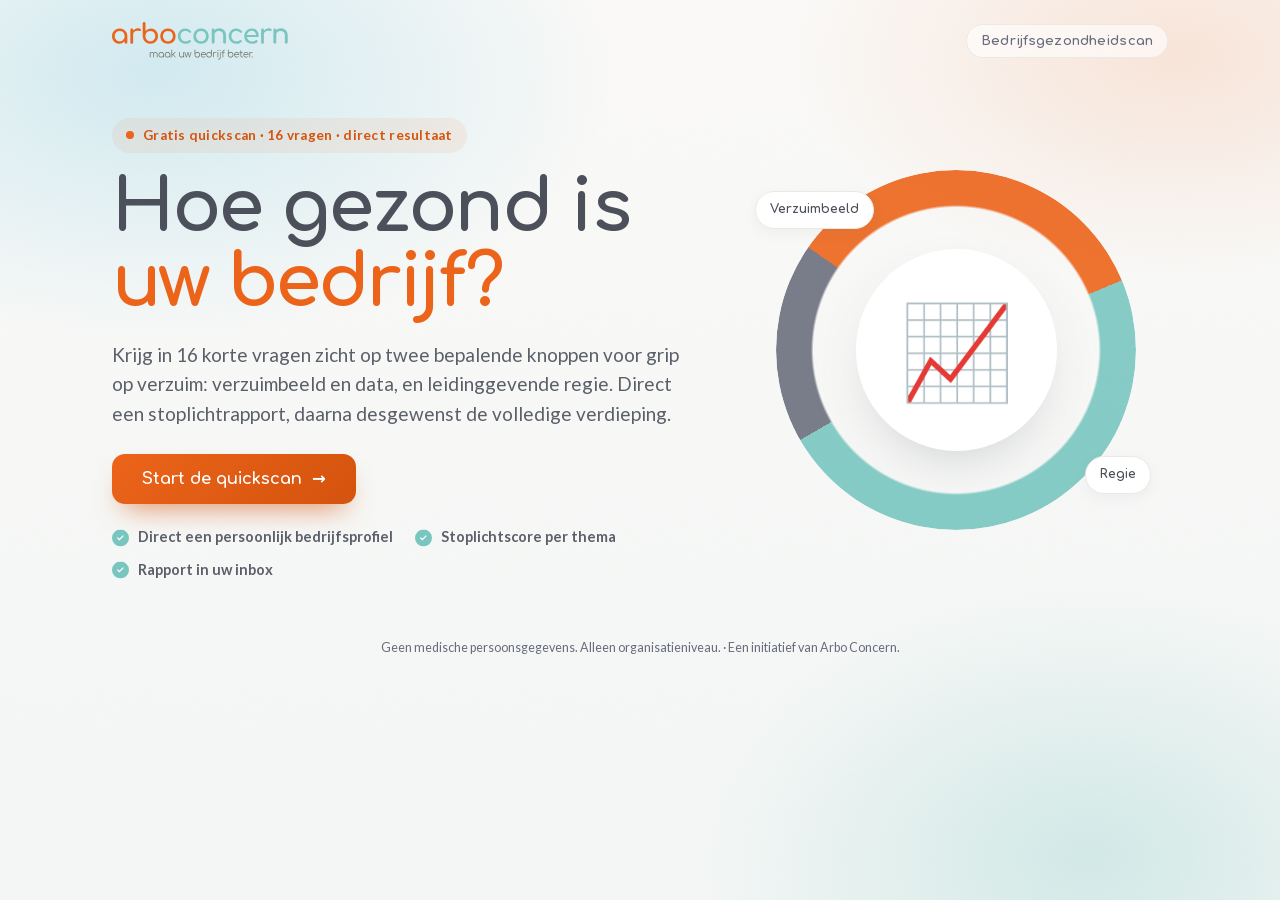
==== public/index.html @ 961c3a7f "Bedrijfsgezondheidscan: complete statische funnel + huisstijl + n8n-contract Overdraagbaar pakket (g" ====
<!doctype html>
<html lang="nl">
<head>
  <meta charset="utf-8" />
  <meta name="viewport" content="width=device-width, initial-scale=1" />
  <title>Bedrijfsgezondheidscan — Arbo Concern</title>
  <meta name="description" content="Hoe gezond is uw bedrijf? Doe de gratis bedrijfsgezondheidscan en krijg direct zicht op verzuimbeeld en leidinggevende regie." />
  <meta name="robots" content="index,follow" />
  <link rel="icon" href="assets/img/favicon.svg" />
  <link rel="stylesheet" href="assets/fonts/fonts.css" />
  <link rel="stylesheet" href="assets/css/scan.css" />
</head>
<body>
  <!-- atmosfeer: zachte gradient-mesh + grain, puur decoratief -->
  <div class="bg-mesh" aria-hidden="true"></div>
  <div class="bg-grain" aria-hidden="true"></div>

  <div class="app">
    <!-- kale merkbalk: alleen logo, geen navigatie (landingspagina) -->
    <header class="brandbar">
      <a class="brandbar__logo" href="https://www.arboconcern.nl" aria-label="Arbo Concern">
        <img src="assets/img/arboconcern-logo.svg" alt="Arbo Concern" width="199" height="43" />
      </a>
      <span class="brandbar__tag">Bedrijfsgezondheidscan</span>
    </header>

    <main class="stage" id="stage">

      <!-- 1. INTRO -->
      <section class="screen is-active" id="screen-intro" data-screen="intro">
        <div class="intro">
          <p class="eyebrow"><span class="dot-pulse"></span> Gratis quickscan &middot; 16 vragen &middot; direct resultaat</p>
          <h1 class="display">Hoe gezond is<br /><span class="accenttext">uw bedrijf?</span></h1>
          <p class="lead" id="introLead"></p>
          <div class="intro__cta">
            <button class="btn btn--primary btn--lg" id="startQuick">Start de quickscan <span class="btn__arrow">&rarr;</span></button>
          </div>
          <ul class="intro__assure" id="introAssure"></ul>
        </div>
        <div class="intro__art" aria-hidden="true">
          <div class="gauge">
            <div class="gauge__ring"></div>
            <div class="gauge__core"><span class="gauge__emoji">📈</span></div>
            <span class="gauge__chip gauge__chip--1">Verzuimbeeld</span>
            <span class="gauge__chip gauge__chip--2">Regie</span>
          </div>
        </div>
      </section>

      <!-- 2 & 8. VRAAG (hergebruikt voor quickscan en verdieping) -->
      <section class="screen" id="screen-question" data-screen="question">
        <div class="qhead">
          <div class="qhead__meta">
            <span class="pill" id="qPhasePill">Quickscan</span>
            <span class="qhead__count" id="qCount"></span>
          </div>
          <div class="progress"><div class="progress__bar" id="qProgress"></div></div>
        </div>
        <div class="qcard card">
          <p class="qtheme" id="qTheme"></p>
          <h2 class="qtext" id="qText"></h2>
          <div class="answers" id="qAnswers" role="radiogroup" aria-label="Antwoordopties"></div>
          <p class="qprivacy">Beantwoord op organisatieniveau. Vraag geen medische persoonsgegevens uit.</p>
        </div>
        <div class="qnav">
          <button class="btn btn--ghost" id="qPrev"><span class="btn__arrow">&larr;</span> Vorige</button>
          <button class="btn btn--primary" id="qNext">Volgende <span class="btn__arrow">&rarr;</span></button>
        </div>
      </section>

      <!-- 3. LEAD-POORT -->
      <section class="screen" id="screen-gate" data-screen="gate">
        <div class="gate">
          <div class="gate__intro">
            <span class="pill pill--accent">Bijna klaar</span>
            <h2 class="display display--sm">Uw resultaat staat klaar</h2>
            <p class="lead">Laat hieronder kort uw gegevens achter. U ziet direct uw bedrijfsprofiel en stoplichtscore, en we sturen het complete rapport naar uw inbox.</p>
            <ul class="gate__bullets" id="gateBullets"></ul>
          </div>
          <form class="gate__form card" id="gateForm" novalidate>
            <div class="formgrid" id="gateFields"></div>
            <p class="gate__avg" id="gateAvg"></p>
            <button class="btn btn--primary btn--lg btn--block" type="submit" id="gateSubmit">Bekijk mijn resultaat <span class="btn__arrow">&rarr;</span></button>
            <p class="gate__fineprint">U ontvangt eenmalig uw rapport. Geen spam, geen medische gegevens.</p>
          </form>
        </div>
      </section>

      <!-- 4. PROFIEL -->
      <section class="screen" id="screen-profile" data-screen="profile">
        <div class="profile">
          <div class="profile__icon" id="profileIcon">🎯</div>
          <p class="profile__kicker">Waarschijnlijk is uw organisatie de</p>
          <h1 class="display display--sm accenttext" id="profileName"></h1>
          <p class="lead" id="profileText"></p>
          <button class="btn btn--primary btn--lg" id="profileNext">Duik in uw data <span class="btn__arrow">&rarr;</span></button>
        </div>
      </section>

      <!-- 5. DATADUIK -->
      <section class="screen" id="screen-data" data-screen="data">
        <h2 class="display display--sm">Duik in uw bedrijfsgezondheid</h2>
        <p class="lead">Twee bepalende knoppen voor grip op verzuim. Klik op een onderdeel voor verdieping.</p>
        <div class="bars" id="dataBars"></div>
        <div class="data__summary card" id="dataSummary"></div>
        <div class="qnav qnav--center">
          <button class="btn btn--ghost" id="dataBack"><span class="btn__arrow">&larr;</span> Profiel</button>
          <button class="btn btn--primary" id="dataTips">Bekijk tips <span class="btn__arrow">&rarr;</span></button>
        </div>
      </section>

      <!-- 6. THEMA-DETAIL -->
      <section class="screen" id="screen-detail" data-screen="detail">
        <div class="card detail">
          <div class="detail__head">
            <h2 class="display display--sm" id="detailTitle"></h2>
            <span class="badge" id="detailBadge"></span>
          </div>
          <div class="bar bar--lg"><div class="bar__fill" id="detailBar"></div></div>
          <p class="lead detail__body" id="detailBody"></p>
        </div>
        <div class="qnav qnav--center">
          <button class="btn btn--ghost" id="detailBack"><span class="btn__arrow">&larr;</span> Terug</button>
          <button class="btn btn--primary" id="detailTips">Tips <span class="btn__arrow">&rarr;</span></button>
        </div>
      </section>

      <!-- 7. TIPS -->
      <section class="screen" id="screen-tips" data-screen="tips">
        <h2 class="display display--sm">Tijd om aan de slag te gaan</h2>
        <p class="lead" id="tipsLead"></p>
        <div class="tips" id="tipsGrid"></div>
        <div class="ctabox" id="tipsCta">
          <div class="ctabox__text">
            <h3>Wilt u het volledige beeld?</h3>
            <p id="tipsCtaText">Maak de diagnose compleet met de verdieping en ontvang de volledige roos met al uw aandachtsgebieden.</p>
          </div>
          <div class="ctabox__actions">
            <button class="btn btn--primary btn--lg" id="startDeep">Start de verdieping <span class="btn__arrow">&rarr;</span></button>
            <a class="btn btn--ghost" id="tipsAdvies" href="#" target="_blank" rel="noopener">Plan een adviesgesprek</a>
          </div>
        </div>
      </section>

      <!-- 9. EINDRAPPORT / ROOS -->
      <section class="screen" id="screen-report" data-screen="report">
        <h2 class="display display--sm">Uw bedrijfsgezondheid in één roos</h2>
        <p class="lead">De roos toont uw score per rubriek tegenover de norm van 80%. De grootste afstand tot de norm bepaalt uw topprioriteiten.</p>
        <div class="report">
          <div class="report__radar card">
            <canvas id="radar" width="640" height="560" role="img" aria-label="Roosdiagram met scores per rubriek"></canvas>
          </div>
          <div class="report__side">
            <div class="card prio">
              <h3>Uw topprioriteiten</h3>
              <ol id="prioList" class="prio__list"></ol>
            </div>
            <div class="ctabox ctabox--solid">
              <h3 id="reportRouteTitle"></h3>
              <p id="reportRouteText"></p>
              <a class="btn btn--primary btn--lg btn--block" id="reportAdvies" href="#" target="_blank" rel="noopener">Plan een adviesgesprek <span class="btn__arrow">&rarr;</span></a>
            </div>
          </div>
        </div>
      </section>

    </main>

    <p class="legal" id="legal">Geen medische persoonsgegevens. Alleen organisatieniveau. &middot; Een initiatief van Arbo Concern.</p>
  </div>

  <!-- live region voor schermwissels (toegankelijkheid) -->
  <div class="visually-hidden" aria-live="polite" id="srStatus"></div>

  <script type="module" src="assets/js/scan.js"></script>
</body>
</html>
---- public/assets/fonts/fonts.css ----
/* cyrillic-ext */
@font-face {
  font-family: 'Comfortaa';
  font-style: normal;
  font-weight: 500;
  font-display: swap;
  src: url(comfortaa-d7c17457.woff2) format('woff2');
  unicode-range: U+0460-052F, U+1C80-1C8A, U+20B4, U+2DE0-2DFF, U+A640-A69F, U+FE2E-FE2F;
}
/* cyrillic */
@font-face {
  font-family: 'Comfortaa';
  font-style: normal;
  font-weight: 500;
  font-display: swap;
  src: url(comfortaa-42019930.woff2) format('woff2');
  unicode-range: U+0301, U+0400-045F, U+0490-0491, U+04B0-04B1, U+2116;
}
/* greek */
@font-face {
  font-family: 'Comfortaa';
  font-style: normal;
  font-weight: 500;
  font-display: swap;
  src: url(comfortaa-f6684a14.woff2) format('woff2');
  unicode-range: U+0370-0377, U+037A-037F, U+0384-038A, U+038C, U+038E-03A1, U+03A3-03FF;
}
/* vietnamese */
@font-face {
  font-family: 'Comfortaa';
  font-style: normal;
  font-weight: 500;
  font-display: swap;
  src: url(comfortaa-dea6ee00.woff2) format('woff2');
  unicode-range: U+0102-0103, U+0110-0111, U+0128-0129, U+0168-0169, U+01A0-01A1, U+01AF-01B0, U+0300-0301, U+0303-0304, U+0308-0309, U+0323, U+0329, U+1EA0-1EF9, U+20AB;
}
/* latin-ext */
@font-face {
  font-family: 'Comfortaa';
  font-style: normal;
  font-weight: 500;
  font-display: swap;
  src: url(comfortaa-bc81aabe.woff2) format('woff2');
  unicode-range: U+0100-02BA, U+02BD-02C5, U+02C7-02CC, U+02CE-02D7, U+02DD-02FF, U+0304, U+0308, U+0329, U+1D00-1DBF, U+1E00-1E9F, U+1EF2-1EFF, U+2020, U+20A0-20AB, U+20AD-20C0, U+2113, U+2C60-2C7F, U+A720-A7FF;
}
/* latin */
@font-face {
  font-family: 'Comfortaa';
  font-style: normal;
  font-weight: 500;
  font-display: swap;
  src: url(comfortaa-36f8f2e7.woff2) format('woff2');
  unicode-range: U+0000-00FF, U+0131, U+0152-0153, U+02BB-02BC, U+02C6, U+02DA, U+02DC, U+0304, U+0308, U+0329, U+2000-206F, U+20AC, U+2122, U+2191, U+2193, U+2212, U+2215, U+FEFF, U+FFFD;
}
/* cyrillic-ext */
@font-face {
  font-family: 'Comfortaa';
  font-style: normal;
  font-weight: 700;
  font-display: swap;
  src: url(comfortaa-d7c17457.woff2) format('woff2');
  unicode-range: U+0460-052F, U+1C80-1C8A, U+20B4, U+2DE0-2DFF, U+A640-A69F, U+FE2E-FE2F;
}
/* cyrillic */
@font-face {
  font-family: 'Comfortaa';
  font-style: normal;
  font-weight: 700;
  font-display: swap;
  src: url(comfortaa-42019930.woff2) format('woff2');
  unicode-range: U+0301, U+0400-045F, U+0490-0491, U+04B0-04B1, U+2116;
}
/* greek */
@font-face {
  font-family: 'Comfortaa';
  font-style: normal;
  font-weight: 700;
  font-display: swap;
  src: url(comfortaa-f6684a14.woff2) format('woff2');
  unicode-range: U+0370-0377, U+037A-037F, U+0384-038A, U+038C, U+038E-03A1, U+03A3-03FF;
}
/* vietnamese */
@font-face {
  font-family: 'Comfortaa';
  font-style: normal;
  font-weight: 700;
  font-display: swap;
  src: url(comfortaa-dea6ee00.woff2) format('woff2');
  unicode-range: U+0102-0103, U+0110-0111, U+0128-0129, U+0168-0169, U+01A0-01A1, U+01AF-01B0, U+0300-0301, U+0303-0304, U+0308-0309, U+0323, U+0329, U+1EA0-1EF9, U+20AB;
}
/* latin-ext */
@font-face {
  font-family: 'Comfortaa';
  font-style: normal;
  font-weight: 700;
  font-display: swap;
  src: url(comfortaa-bc81aabe.woff2) format('woff2');
  unicode-range: U+0100-02BA, U+02BD-02C5, U+02C7-02CC, U+02CE-02D7, U+02DD-02FF, U+0304, U+0308, U+0329, U+1D00-1DBF, U+1E00-1E9F, U+1EF2-1EFF, U+2020, U+20A0-20AB, U+20AD-20C0, U+2113, U+2C60-2C7F, U+A720-A7FF;
}
/* latin */
@font-face {
  font-family: 'Comfortaa';
  font-style: normal;
  font-weight: 700;
  font-display: swap;
  src: url(comfortaa-36f8f2e7.woff2) format('woff2');
  unicode-range: U+0000-00FF, U+0131, U+0152-0153, U+02BB-02BC, U+02C6, U+02DA, U+02DC, U+0304, U+0308, U+0329, U+2000-206F, U+20AC, U+2122, U+2191, U+2193, U+2212, U+2215, U+FEFF, U+FFFD;
}
/* latin-ext */
@font-face {
  font-family: 'Lato';
  font-style: normal;
  font-weight: 400;
  font-display: swap;
  src: url(lato-ecdb6a36.woff2) format('woff2');
  unicode-range: U+0100-02BA, U+02BD-02C5, U+02C7-02CC, U+02CE-02D7, U+02DD-02FF, U+0304, U+0308, U+0329, U+1D00-1DBF, U+1E00-1E9F, U+1EF2-1EFF, U+2020, U+20A0-20AB, U+20AD-20C0, U+2113, U+2C60-2C7F, U+A720-A7FF;
}
/* latin */
@font-face {
  font-family: 'Lato';
  font-style: normal;
  font-weight: 400;
  font-display: swap;
  src: url(lato-d5b18a30.woff2) format('woff2');
  unicode-range: U+0000-00FF, U+0131, U+0152-0153, U+02BB-02BC, U+02C6, U+02DA, U+02DC, U+0304, U+0308, U+0329, U+2000-206F, U+20AC, U+2122, U+2191, U+2193, U+2212, U+2215, U+FEFF, U+FFFD;
}
/* latin-ext */
@font-face {
  font-family: 'Lato';
  font-style: normal;
  font-weight: 700;
  font-display: swap;
  src: url(lato-4340fe8e.woff2) format('woff2');
  unicode-range: U+0100-02BA, U+02BD-02C5, U+02C7-02CC, U+02CE-02D7, U+02DD-02FF, U+0304, U+0308, U+0329, U+1D00-1DBF, U+1E00-1E9F, U+1EF2-1EFF, U+2020, U+20A0-20AB, U+20AD-20C0, U+2113, U+2C60-2C7F, U+A720-A7FF;
}
/* latin */
@font-face {
  font-family: 'Lato';
  font-style: normal;
  font-weight: 700;
  font-display: swap;
  src: url(lato-a658a6a6.woff2) format('woff2');
  unicode-range: U+0000-00FF, U+0131, U+0152-0153, U+02BB-02BC, U+02C6, U+02DA, U+02DC, U+0304, U+0308, U+0329, U+2000-206F, U+20AC, U+2122, U+2191, U+2193, U+2212, U+2215, U+FEFF, U+FFFD;
}
---- public/assets/css/scan.css ----
/* =========================================================================
   Bedrijfsgezondheidscan — Arbo Concern huisstijl
   Display: Comfortaa (rond, vriendelijk)  ·  Body: Lato
   Palet: oranje #ec641a · teal #79c6c0 · cyaan #85cee4 · slate #4c505a
   ========================================================================= */

:root {
  /* merk-tokens (overschreven vanuit settings.branding door scan.js) */
  --c-primary: #ec641a;
  --c-primary-deep: #d4530d;
  --c-accent: #79c6c0;
  --c-accent2: #85cee4;
  --c-ink: #4c505a;
  --c-muted: #686c7c;
  --c-soft: #f7f7f7;

  /* stoplicht */
  --st-groen: #4bb3a6;
  --st-oranje: #ec641a;
  --st-rood: #6b6f7e;

  /* afgeleid */
  --bg: #fbfaf8;
  --card: #ffffff;
  --line: #ece9e4;
  --ink-soft: #5b5f6a;

  --radius: 20px;
  --radius-sm: 14px;
  --shadow-sm: 0 4px 14px rgba(76, 80, 90, .06);
  --shadow: 0 22px 60px -28px rgba(76, 80, 90, .35);
  --shadow-lg: 0 40px 90px -40px rgba(214, 83, 13, .35);

  --font-display: 'Comfortaa', system-ui, sans-serif;
  --font-body: 'Lato', system-ui, -apple-system, sans-serif;

  --ease: cubic-bezier(.22, .61, .36, 1);
  --maxw: 1120px;
}

* { box-sizing: border-box; }

html { scroll-behavior: smooth; }

body {
  margin: 0;
  font-family: var(--font-body);
  color: var(--c-ink);
  background: var(--bg);
  line-height: 1.55;
  -webkit-font-smoothing: antialiased;
  overflow-x: hidden;
}

/* ---------- atmosfeer ---------- */
.bg-mesh {
  position: fixed; inset: 0; z-index: -2; pointer-events: none;
  background:
    radial-gradient(60% 50% at 12% 8%, rgba(133, 206, 228, .35), transparent 60%),
    radial-gradient(55% 45% at 92% 6%, rgba(236, 100, 26, .14), transparent 55%),
    radial-gradient(50% 50% at 85% 95%, rgba(121, 198, 192, .28), transparent 60%),
    linear-gradient(180deg, #fbfaf8, #f4f7f6);
}
.bg-grain {
  position: fixed; inset: 0; z-index: -1; pointer-events: none; opacity: .035;
  background-image: url("data:image/svg+xml,%3Csvg xmlns='http://www.w3.org/2000/svg' width='140' height='140'%3E%3Cfilter id='n'%3E%3CfeTurbulence type='fractalNoise' baseFrequency='.85' numOctaves='2'/%3E%3C/filter%3E%3Crect width='100%25' height='100%25' filter='url(%23n)'/%3E%3C/svg%3E");
}

/* ---------- layout ---------- */
.app { max-width: var(--maxw); margin: 0 auto; padding: 0 clamp(16px, 4vw, 32px); }

.brandbar {
  display: flex; align-items: center; justify-content: space-between;
  padding: 22px 0 10px;
}
.brandbar__logo { display: inline-flex; }
.brandbar__logo img { height: 38px; width: auto; display: block; }
.brandbar__tag {
  font-family: var(--font-display); font-weight: 600; font-size: 13px;
  color: var(--c-muted); letter-spacing: .01em;
  padding: 6px 14px; border: 1px solid var(--line); border-radius: 999px;
  background: rgba(255, 255, 255, .6); backdrop-filter: blur(6px);
}

.stage { padding: clamp(20px, 5vw, 48px) 0 24px; min-height: 60vh; }

.legal {
  text-align: center; color: var(--c-muted); font-size: 12.5px;
  padding: 28px 0 36px; margin: 0;
}

/* ---------- schermen + transitie ---------- */
.screen { display: none; }
.screen.is-active { display: block; animation: screen-in .5s var(--ease) both; }
@keyframes screen-in {
  from { opacity: 0; transform: translateY(14px); }
  to { opacity: 1; transform: none; }
}

/* ---------- typografie ---------- */
.display {
  font-family: var(--font-display); font-weight: 700;
  font-size: clamp(38px, 7vw, 72px); line-height: 1.04;
  letter-spacing: -.02em; color: var(--c-ink); margin: 0 0 18px;
}
.display--sm { font-size: clamp(28px, 4.4vw, 44px); margin-bottom: 12px; }
.accenttext { color: var(--c-primary); }
h2, h3 { font-family: var(--font-display); font-weight: 600; color: var(--c-ink); }
.lead { font-size: clamp(16px, 1.8vw, 19px); color: var(--ink-soft); max-width: 60ch; }
.eyebrow {
  display: inline-flex; align-items: center; gap: 9px;
  font-weight: 700; font-size: 13.5px; letter-spacing: .02em;
  color: var(--c-primary-deep); text-transform: none; margin: 0 0 18px;
  background: rgba(236, 100, 26, .08); padding: 7px 14px; border-radius: 999px;
}
.dot-pulse { width: 8px; height: 8px; border-radius: 50%; background: var(--c-primary); box-shadow: 0 0 0 0 rgba(236, 100, 26, .5); animation: pulse 2s infinite; }
@keyframes pulse { 70% { box-shadow: 0 0 0 9px rgba(236, 100, 26, 0); } 100% { box-shadow: 0 0 0 0 rgba(236, 100, 26, 0); } }

.pill {
  display: inline-block; font-family: var(--font-display); font-weight: 600;
  font-size: 12.5px; padding: 5px 13px; border-radius: 999px;
  background: var(--c-soft); color: var(--c-muted);
}
.pill--accent { background: rgba(121, 198, 192, .22); color: #2f7a73; }

/* ---------- kaarten ---------- */
.card {
  background: var(--card); border: 1px solid var(--line);
  border-radius: var(--radius); padding: clamp(22px, 3.5vw, 38px);
  box-shadow: var(--shadow-sm);
}

/* ---------- knoppen ---------- */
.btn {
  --pad: 13px 22px;
  appearance: none; border: 0; cursor: pointer; text-decoration: none;
  display: inline-flex; align-items: center; gap: 10px; justify-content: center;
  font-family: var(--font-display); font-weight: 600; font-size: 15.5px;
  padding: var(--pad); border-radius: 13px; line-height: 1;
  transition: transform .18s var(--ease), box-shadow .25s var(--ease), background .2s;
}
.btn--lg { --pad: 17px 30px; font-size: 16.5px; }
.btn--block { width: 100%; }
.btn__arrow { transition: transform .25s var(--ease); }
.btn:hover .btn__arrow { transform: translateX(4px); }
.btn--primary {
  background: linear-gradient(135deg, var(--c-primary), var(--c-primary-deep));
  color: #fff; box-shadow: 0 14px 28px -12px rgba(214, 83, 13, .7);
}
.btn--primary:hover { transform: translateY(-2px); box-shadow: 0 20px 36px -12px rgba(214, 83, 13, .75); }
.btn--ghost {
  background: #fff; color: var(--c-ink); border: 1.5px solid var(--line);
}
.btn--ghost:hover { border-color: var(--c-accent); color: #2f7a73; transform: translateY(-1px); }
.btn:focus-visible { outline: 3px solid rgba(133, 206, 228, .7); outline-offset: 2px; }

/* ===================== 1. INTRO ===================== */
#screen-intro.is-active { display: grid; }
.intro {
  /* in grid samen met art */
}
#screen-intro {
  grid-template-columns: 1.15fr .85fr; gap: clamp(24px, 5vw, 60px); align-items: center;
}
.intro__cta { margin: 26px 0 22px; }
.intro__assure { list-style: none; padding: 0; margin: 0; display: flex; flex-wrap: wrap; gap: 10px 22px; }
.intro__assure li {
  position: relative; padding-left: 26px; font-weight: 600; font-size: 14.5px; color: var(--ink-soft);
}
.intro__assure li::before {
  content: ""; position: absolute; left: 0; top: 50%; transform: translateY(-50%);
  width: 17px; height: 17px; border-radius: 50%;
  background: var(--c-accent) url("data:image/svg+xml,%3Csvg xmlns='http://www.w3.org/2000/svg' viewBox='0 0 16 16'%3E%3Cpath fill='white' d='M6.5 11L3.5 8l1-1 2 2 4.5-4.5 1 1z'/%3E%3C/svg%3E") center/13px no-repeat;
}

/* intro illustratie: zwevende gauge */
.intro__art { display: flex; justify-content: center; }
.gauge {
  position: relative; width: min(360px, 80vw); aspect-ratio: 1;
  display: grid; place-items: center;
  animation: float 6s ease-in-out infinite;
}
@keyframes float { 50% { transform: translateY(-12px); } }
.gauge__ring {
  position: absolute; inset: 0; border-radius: 50%;
  background: conic-gradient(from -120deg, var(--st-rood) 0 18%, var(--c-primary) 18% 52%, var(--c-accent) 52% 100%);
  -webkit-mask: radial-gradient(circle, transparent 56%, #000 57%);
  mask: radial-gradient(circle, transparent 56%, #000 57%);
  opacity: .9; box-shadow: var(--shadow-lg);
}
.gauge__core {
  width: 56%; aspect-ratio: 1; border-radius: 50%; background: #fff;
  display: grid; place-items: center; box-shadow: var(--shadow);
}
.gauge__emoji { font-size: clamp(54px, 12vw, 92px); }
.gauge__chip {
  position: absolute; font-family: var(--font-display); font-weight: 600; font-size: 12.5px;
  background: #fff; color: var(--c-ink); padding: 8px 14px; border-radius: 999px;
  box-shadow: var(--shadow-sm); border: 1px solid var(--line);
}
.gauge__chip--1 { top: 6%; left: -6%; animation: float 5s ease-in-out infinite .4s; }
.gauge__chip--2 { bottom: 10%; right: -4%; animation: float 5.5s ease-in-out infinite .8s; }

/* ===================== 2/8. VRAAG ===================== */
.qhead { max-width: 880px; margin: 0 auto 18px; }
.qhead__meta { display: flex; align-items: center; gap: 14px; margin-bottom: 12px; }
.qhead__count { font-weight: 700; font-size: 14px; color: var(--c-muted); }
.progress { height: 8px; background: #eceae6; border-radius: 999px; overflow: hidden; }
.progress__bar {
  height: 100%; width: 6%; border-radius: 999px;
  background: linear-gradient(90deg, var(--c-accent), var(--c-primary));
  transition: width .5s var(--ease);
}
.qcard { max-width: 880px; margin: 0 auto; }
.qcard.pop { animation: pop .4s var(--ease) both; }
@keyframes pop { from { opacity: .4; transform: translateY(10px) scale(.99); } to { opacity: 1; transform: none; } }
.qtheme {
  font-family: var(--font-display); font-weight: 600; color: var(--c-accent);
  color: #2f7a73; font-size: 14px; margin: 0 0 8px;
}
.qtext { font-size: clamp(20px, 3vw, 28px); line-height: 1.25; margin: 0 0 24px; }
.answers { display: grid; grid-template-columns: repeat(3, 1fr); gap: 12px; }
.answer {
  --i: 0;
  display: flex; align-items: center; gap: 12px; text-align: left;
  background: #fff; border: 2px solid var(--line); border-radius: var(--radius-sm);
  padding: 16px 16px; cursor: pointer; min-height: 70px;
  font-family: var(--font-body); font-weight: 700; font-size: 15px; color: var(--c-ink);
  transition: border-color .18s, background .18s, transform .18s var(--ease);
  animation: ans-in .4s var(--ease) both; animation-delay: calc(var(--i) * 40ms);
}
@keyframes ans-in { from { opacity: 0; transform: translateY(8px); } to { opacity: 1; transform: none; } }
.answer__dot {
  flex: none; width: 22px; height: 22px; border-radius: 50%;
  border: 2px solid #d7d3cc; transition: all .18s; position: relative;
}
.answer:hover { border-color: var(--c-accent); transform: translateY(-2px); }
.answer.is-selected { border-color: var(--c-primary); background: rgba(236, 100, 26, .06); }
.answer.is-selected .answer__dot {
  border-color: var(--c-primary); background: var(--c-primary);
  box-shadow: inset 0 0 0 3px #fff;
}
.answer--na { opacity: .92; }
.answer--na .answer__label { color: var(--c-muted); font-style: italic; }

.qprivacy { margin: 18px 0 0; font-size: 13px; color: var(--c-muted); }
.qnav { display: flex; justify-content: space-between; gap: 14px; max-width: 880px; margin: 22px auto 0; }
.qnav--center { justify-content: center; }
.shake { animation: shake .4s; }
@keyframes shake { 25% { transform: translateX(-6px); } 50% { transform: translateX(6px); } 75% { transform: translateX(-4px); } }

/* ===================== 3. LEAD-POORT ===================== */
.gate { display: grid; grid-template-columns: .9fr 1.1fr; gap: clamp(24px, 4vw, 48px); align-items: center; }
.gate__bullets { list-style: none; padding: 0; margin: 22px 0 0; display: grid; gap: 12px; }
.gate__bullets li {
  position: relative; padding-left: 32px; font-weight: 600; color: var(--ink-soft);
}
.gate__bullets li::before {
  content: ""; position: absolute; left: 0; top: 2px; width: 21px; height: 21px; border-radius: 7px;
  background: var(--c-accent) url("data:image/svg+xml,%3Csvg xmlns='http://www.w3.org/2000/svg' viewBox='0 0 16 16'%3E%3Cpath fill='white' d='M6.5 11L3.5 8l1-1 2 2 4.5-4.5 1 1z'/%3E%3C/svg%3E") center/14px no-repeat;
}
.formgrid { display: grid; grid-template-columns: 1fr 1fr; gap: 16px; }
.field { display: flex; flex-direction: column; gap: 7px; }
.field--wide { grid-column: 1 / -1; }
.field label { font-weight: 700; font-size: 14px; color: var(--c-ink); }
.req { color: var(--c-primary); }
.field input, .field select {
  font-family: var(--font-body); font-size: 15.5px; color: var(--c-ink);
  padding: 13px 14px; border: 1.5px solid var(--line); border-radius: 12px;
  background: #fff; transition: border-color .15s, box-shadow .15s;
}
.field input:focus, .field select:focus {
  outline: 0; border-color: var(--c-accent); box-shadow: 0 0 0 4px rgba(133, 206, 228, .25);
}
.field__err { margin: 0; font-size: 12.5px; color: #c5421f; min-height: 0; }
.field__err:not(:empty) { min-height: 16px; }
.field--check { grid-column: 1 / -1; }
.check { display: flex; align-items: flex-start; gap: 11px; cursor: pointer; font-size: 14px; color: var(--ink-soft); }
.check input { position: absolute; opacity: 0; width: 0; height: 0; }
.check__box {
  flex: none; width: 22px; height: 22px; border-radius: 7px; border: 2px solid #cfd3cf; margin-top: 1px;
  transition: all .15s; background: #fff;
}
.check input:checked + .check__box {
  background: var(--c-accent) url("data:image/svg+xml,%3Csvg xmlns='http://www.w3.org/2000/svg' viewBox='0 0 16 16'%3E%3Cpath fill='white' d='M6.5 11L3.5 8l1-1 2 2 4.5-4.5 1 1z'/%3E%3C/svg%3E") center/15px no-repeat;
  border-color: var(--c-accent);
}
.check input:focus-visible + .check__box { box-shadow: 0 0 0 4px rgba(133, 206, 228, .35); }
.gate__avg { font-size: 12.5px; color: var(--c-muted); margin: 16px 0; }
.gate__avg a { color: var(--c-primary-deep); }
.gate__fineprint { text-align: center; font-size: 12px; color: var(--c-muted); margin: 12px 0 0; }

/* ===================== 4. PROFIEL ===================== */
.profile { max-width: 720px; margin: 0 auto; text-align: center; }
.profile__icon {
  font-size: 64px; width: 116px; height: 116px; margin: 0 auto 20px;
  display: grid; place-items: center; border-radius: 32px;
  background: linear-gradient(140deg, rgba(133, 206, 228, .3), rgba(236, 100, 26, .14));
  box-shadow: var(--shadow); animation: pop .6s var(--ease) both;
}
.profile__kicker { font-weight: 700; color: var(--c-muted); margin: 0 0 4px; }
.profile .lead { margin: 0 auto 30px; }

/* ===================== 5. DATADUIK ===================== */
.bars { display: grid; gap: 16px; margin: 26px 0; }
.barrow {
  display: block; width: 100%; text-align: left; cursor: pointer;
  background: var(--card); border: 1.5px solid var(--line); border-radius: var(--radius-sm);
  padding: 18px 20px; transition: border-color .18s, transform .18s var(--ease), box-shadow .2s;
}
.barrow:hover { border-color: var(--c-accent); transform: translateY(-2px); box-shadow: var(--shadow-sm); }
.barrow__head { display: flex; justify-content: space-between; align-items: baseline; font-family: var(--font-display); font-weight: 600; margin-bottom: 11px; }
.barrow__pct { font-size: 20px; }
.bar { height: 14px; background: #ecece9; border-radius: 999px; overflow: hidden; }
.bar--lg { height: 18px; }
.bar__fill { height: 100%; width: 0; border-radius: 999px; transition: width .9s var(--ease); background: var(--c-primary); }
.bar__fill--groen { background: linear-gradient(90deg, #6fc3b8, var(--st-groen)); }
.bar__fill--oranje { background: linear-gradient(90deg, #f4853f, var(--st-oranje)); }
.bar__fill--rood { background: linear-gradient(90deg, #868a98, var(--st-rood)); }
.barrow__hint { display: inline-block; margin-top: 10px; font-size: 13px; font-weight: 700; color: var(--c-primary-deep); }
.data__summary { display: flex; align-items: center; gap: 18px; margin-top: 6px; }
.data__summary p { margin: 0; }

.badge {
  display: inline-flex; align-items: center; gap: 7px; flex: none;
  font-family: var(--font-display); font-weight: 600; font-size: 13.5px;
  padding: 7px 15px; border-radius: 999px; color: #fff;
}
.badge--groen { background: var(--st-groen); }
.badge--oranje { background: var(--st-oranje); }
.badge--rood { background: var(--st-rood); }

/* ===================== 6. THEMA-DETAIL ===================== */
.detail__head { display: flex; align-items: center; justify-content: space-between; gap: 16px; flex-wrap: wrap; margin-bottom: 18px; }
.detail__head h2 { margin: 0; }
.detail__body { margin: 22px 0 0; }
.detail { max-width: 820px; margin: 0 auto; }

/* ===================== 7. TIPS ===================== */
.tips { display: grid; grid-template-columns: repeat(2, 1fr); gap: 18px; margin: 26px 0 30px; }
.tip {
  --i: 0; position: relative; background: var(--card); border: 1px solid var(--line);
  border-radius: var(--radius-sm); padding: 26px 24px 24px; overflow: hidden;
  animation: ans-in .5s var(--ease) both; animation-delay: calc(var(--i) * 80ms);
}
.tip::before { content: ""; position: absolute; left: 0; top: 0; bottom: 0; width: 5px; background: linear-gradient(var(--c-accent), var(--c-primary)); }
.tip__num {
  display: inline-grid; place-items: center; width: 42px; height: 42px; border-radius: 12px;
  font-family: var(--font-display); font-weight: 700; font-size: 19px; color: #fff;
  background: linear-gradient(135deg, var(--c-primary), var(--c-primary-deep)); margin-bottom: 14px;
}
.tip h3 { margin: 0 0 7px; font-size: 18px; }
.tip p { margin: 0; color: var(--ink-soft); }

.ctabox {
  display: flex; align-items: center; justify-content: space-between; gap: 26px; flex-wrap: wrap;
  background: linear-gradient(135deg, rgba(133, 206, 228, .22), rgba(236, 100, 26, .1));
  border: 1px solid var(--line); border-radius: var(--radius); padding: clamp(24px, 3.5vw, 36px);
}
.ctabox h3 { margin: 0 0 6px; font-size: 22px; }
.ctabox p { margin: 0; color: var(--ink-soft); max-width: 52ch; }
.ctabox__actions { display: flex; gap: 12px; flex-wrap: wrap; }
.ctabox--solid {
  flex-direction: column; align-items: stretch; text-align: left;
  background: linear-gradient(150deg, #43474f, #2c2f36); border: 0; color: #fff;
}
.ctabox--solid h3 { color: #fff; }
.ctabox--solid p { color: rgba(255, 255, 255, .82); margin-bottom: 18px; }

/* ===================== 9. EINDRAPPORT / ROOS ===================== */
.report { display: grid; grid-template-columns: 1.25fr .75fr; gap: 24px; align-items: start; margin-top: 24px; }
.report__radar { display: grid; place-items: center; padding: clamp(16px, 2vw, 24px); }
.report__radar canvas { max-width: 100%; height: auto; }
.report__side { display: grid; gap: 20px; }
.prio__list { list-style: none; counter-reset: p; padding: 0; margin: 14px 0 0; display: grid; gap: 14px; }
.prio__list li { display: flex; gap: 12px; align-items: flex-start; }
.prio__bullet { flex: none; width: 14px; height: 14px; border-radius: 50%; margin-top: 4px; }
.prio__meta { display: block; font-size: 13px; color: var(--c-muted); margin-top: 2px; }
.prio h3 { margin: 0; }

/* ---------- a11y ---------- */
.visually-hidden { position: absolute; width: 1px; height: 1px; overflow: hidden; clip: rect(0 0 0 0); white-space: nowrap; }

/* ===================== RESPONSIVE ===================== */
@media (max-width: 900px) {
  #screen-intro.is-active { grid-template-columns: 1fr; }
  .intro__art { order: -1; margin-bottom: 8px; }
  .gate { grid-template-columns: 1fr; }
  .report { grid-template-columns: 1fr; }
  .tips { grid-template-columns: 1fr; }
}
@media (max-width: 620px) {
  .answers { grid-template-columns: 1fr; }
  .formgrid { grid-template-columns: 1fr; }
  .qnav { flex-direction: row; }
  .ctabox { flex-direction: column; align-items: stretch; }
  .ctabox__actions .btn { width: 100%; }
  .brandbar__tag { display: none; }
}

/* ---------- reduced motion ---------- */
@media (prefers-reduced-motion: reduce) {
  *, *::before, *::after { animation-duration: .001ms !important; animation-iteration-count: 1 !important; transition-duration: .001ms !important; scroll-behavior: auto !important; }
}
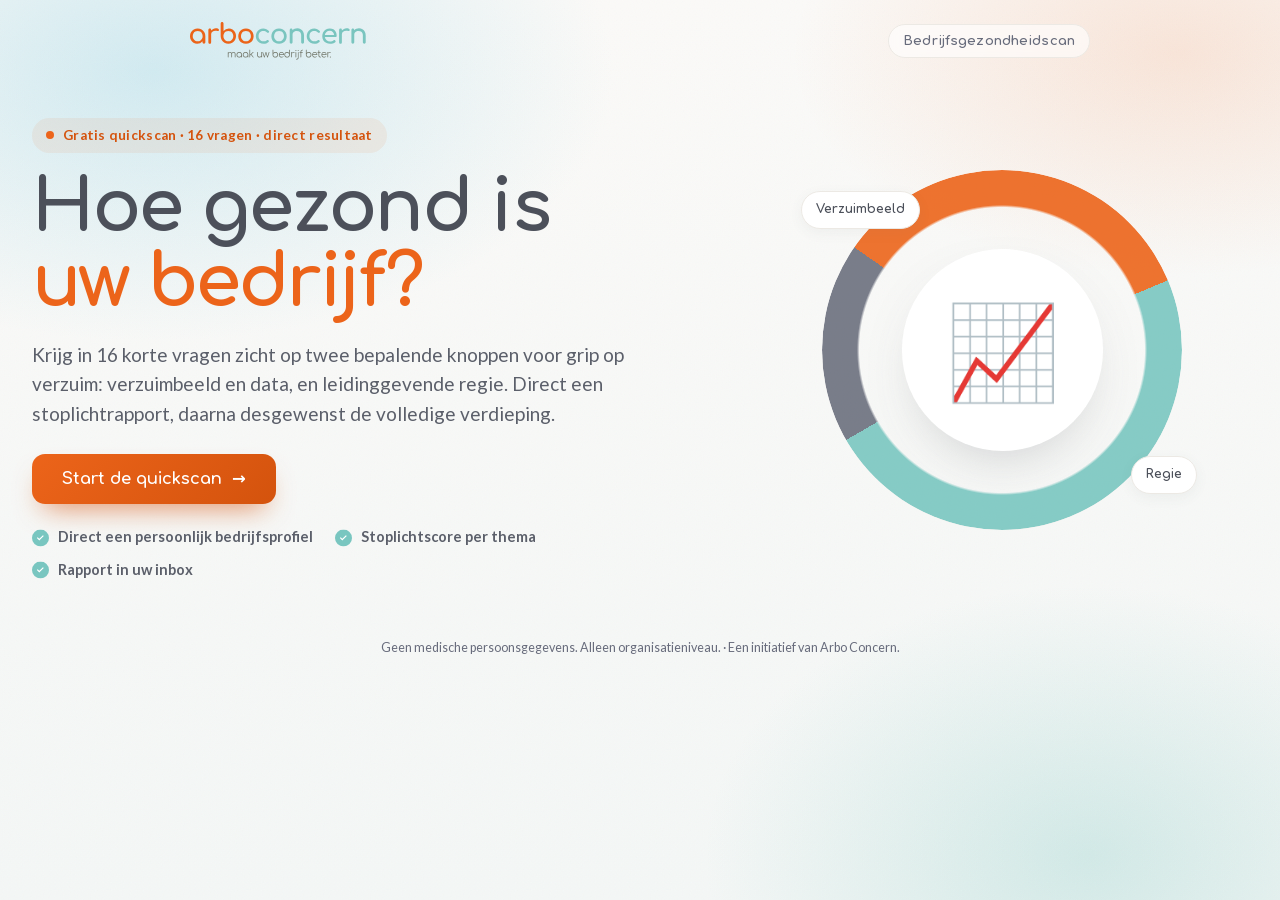
==== commit 099fb6ef: "UI-ronde: header op leeskolom, profiel-hero, poort + roos verfijnd - Merkbalk uitgelijnd op leeskolo" ====
--- a/public/index.html
+++ b/public/index.html
@@ -74,7 +74,7 @@
           <div class="gate__intro">
             <span class="pill pill--accent">Bijna klaar</span>
             <h2 class="display display--sm">Uw resultaat staat klaar</h2>
-            <p class="lead">Laat hieronder kort uw gegevens achter. U ziet direct uw bedrijfsprofiel en stoplichtscore, en we sturen het complete rapport naar uw inbox.</p>
+            <p class="lead">Laat hieronder kort uw gegevens achter. U ziet meteen uw bedrijfsprofiel en stoplichtscore, en we sturen uw stoplicht-tussenrapport naar uw inbox.</p>
             <ul class="gate__bullets" id="gateBullets"></ul>
           </div>
           <form class="gate__form card" id="gateForm" novalidate>
@@ -88,12 +88,16 @@
 
       <!-- 4. PROFIEL -->
       <section class="screen" id="screen-profile" data-screen="profile">
-        <div class="profile">
-          <div class="profile__icon" id="profileIcon">🎯</div>
-          <p class="profile__kicker">Waarschijnlijk is uw organisatie de</p>
+        <div class="result">
+          <div class="result__badge is-oranje" id="profileBadge">
+            <span class="result__icon" id="profileIcon">🎯</span>
+          </div>
+          <p class="result__kicker">Waarschijnlijk is uw organisatie de</p>
           <h1 class="display display--sm accenttext" id="profileName"></h1>
-          <p class="lead" id="profileText"></p>
+          <p class="lead result__text" id="profileText"></p>
+          <div class="result__scores" id="profileScores"></div>
           <button class="btn btn--primary btn--lg" id="profileNext">Duik in uw data <span class="btn__arrow">&rarr;</span></button>
+          <p class="result__note" id="profileNote"></p>
         </div>
       </section>
 
@@ -132,8 +136,8 @@
         <div class="tips" id="tipsGrid"></div>
         <div class="ctabox" id="tipsCta">
           <div class="ctabox__text">
-            <h3>Wilt u het volledige beeld?</h3>
-            <p id="tipsCtaText">Maak de diagnose compleet met de verdieping en ontvang de volledige roos met al uw aandachtsgebieden.</p>
+            <h3>Maak de diagnose compleet</h3>
+            <p id="tipsCtaText"></p>
           </div>
           <div class="ctabox__actions">
             <button class="btn btn--primary btn--lg" id="startDeep">Start de verdieping <span class="btn__arrow">&rarr;</span></button>
@@ -145,7 +149,7 @@
       <!-- 9. EINDRAPPORT / ROOS -->
       <section class="screen" id="screen-report" data-screen="report">
         <h2 class="display display--sm">Uw bedrijfsgezondheid in één roos</h2>
-        <p class="lead">De roos toont uw score per rubriek tegenover de norm van 80%. De grootste afstand tot de norm bepaalt uw topprioriteiten.</p>
+        <p class="lead report__intro">Elke rubriek afgezet tegen de norm van 80%; de grootste afstand bepaalt uw prioriteiten.</p>
         <div class="report">
           <div class="report__radar card">
             <canvas id="radar" width="640" height="560" role="img" aria-label="Roosdiagram met scores per rubriek"></canvas>
@@ -158,6 +162,7 @@
             <div class="ctabox ctabox--solid">
               <h3 id="reportRouteTitle"></h3>
               <p id="reportRouteText"></p>
+              <p class="report__mailed" id="reportMailed"></p>
               <a class="btn btn--primary btn--lg btn--block" id="reportAdvies" href="#" target="_blank" rel="noopener">Plan een adviesgesprek <span class="btn__arrow">&rarr;</span></a>
             </div>
           </div>
--- a/public/assets/css/scan.css
+++ b/public/assets/css/scan.css
@@ -35,7 +35,10 @@
   --font-body: 'Lato', system-ui, -apple-system, sans-serif;
 
   --ease: cubic-bezier(.22, .61, .36, 1);
-  --maxw: 1120px;
+  --maxw: 1280px;
+  /* leeskolom: de breedte die de merkbalk, vragen, poort en profiel delen,
+     zodat de header altijd even breed is als de content eronder. */
+  --content: 900px;
 }
 
 * { box-sizing: border-box; }
@@ -72,6 +75,7 @@
 .brandbar {
   display: flex; align-items: center; justify-content: space-between;
   padding: 22px 0 10px;
+  max-width: var(--content); margin-inline: auto; width: 100%;
 }
 .brandbar__logo { display: inline-flex; }
 .brandbar__logo img { height: 38px; width: auto; display: block; }
@@ -98,15 +102,19 @@
 }
 
 /* ---------- typografie ---------- */
+/* text-wrap: balance verdeelt koppen evenwichtig over de regels
+   (geen volle regel met één los woord eronder). */
 .display {
   font-family: var(--font-display); font-weight: 700;
   font-size: clamp(38px, 7vw, 72px); line-height: 1.04;
   letter-spacing: -.02em; color: var(--c-ink); margin: 0 0 18px;
+  text-wrap: balance;
 }
 .display--sm { font-size: clamp(28px, 4.4vw, 44px); margin-bottom: 12px; }
 .accenttext { color: var(--c-primary); }
-h2, h3 { font-family: var(--font-display); font-weight: 600; color: var(--c-ink); }
-.lead { font-size: clamp(16px, 1.8vw, 19px); color: var(--ink-soft); max-width: 60ch; }
+h2, h3 { font-family: var(--font-display); font-weight: 600; color: var(--c-ink); text-wrap: balance; }
+/* text-wrap: pretty voorkomt weeswoorden onderaan lopende tekst. */
+.lead { font-size: clamp(16px, 1.8vw, 19px); color: var(--ink-soft); max-width: 60ch; text-wrap: pretty; }
 .eyebrow {
   display: inline-flex; align-items: center; gap: 9px;
   font-weight: 700; font-size: 13.5px; letter-spacing: .02em;
@@ -202,7 +210,7 @@
 .gauge__chip--2 { bottom: 10%; right: -4%; animation: float 5.5s ease-in-out infinite .8s; }
 
 /* ===================== 2/8. VRAAG ===================== */
-.qhead { max-width: 880px; margin: 0 auto 18px; }
+.qhead { max-width: var(--content); margin: 0 auto 18px; }
 .qhead__meta { display: flex; align-items: center; gap: 14px; margin-bottom: 12px; }
 .qhead__count { font-weight: 700; font-size: 14px; color: var(--c-muted); }
 .progress { height: 8px; background: #eceae6; border-radius: 999px; overflow: hidden; }
@@ -211,14 +219,14 @@
   background: linear-gradient(90deg, var(--c-accent), var(--c-primary));
   transition: width .5s var(--ease);
 }
-.qcard { max-width: 880px; margin: 0 auto; }
+.qcard { max-width: var(--content); margin: 0 auto; }
 .qcard.pop { animation: pop .4s var(--ease) both; }
 @keyframes pop { from { opacity: .4; transform: translateY(10px) scale(.99); } to { opacity: 1; transform: none; } }
 .qtheme {
   font-family: var(--font-display); font-weight: 600; color: var(--c-accent);
   color: #2f7a73; font-size: 14px; margin: 0 0 8px;
 }
-.qtext { font-size: clamp(20px, 3vw, 28px); line-height: 1.25; margin: 0 0 24px; }
+.qtext { font-size: clamp(20px, 3vw, 28px); line-height: 1.25; margin: 0 0 24px; text-wrap: balance; }
 .answers { display: grid; grid-template-columns: repeat(3, 1fr); gap: 12px; }
 .answer {
   --i: 0;
@@ -244,13 +252,15 @@
 .answer--na .answer__label { color: var(--c-muted); font-style: italic; }
 
 .qprivacy { margin: 18px 0 0; font-size: 13px; color: var(--c-muted); }
-.qnav { display: flex; justify-content: space-between; gap: 14px; max-width: 880px; margin: 22px auto 0; }
+.qnav { display: flex; justify-content: space-between; gap: 14px; max-width: var(--content); margin: 22px auto 0; }
 .qnav--center { justify-content: center; }
 .shake { animation: shake .4s; }
 @keyframes shake { 25% { transform: translateX(-6px); } 50% { transform: translateX(6px); } 75% { transform: translateX(-4px); } }
 
 /* ===================== 3. LEAD-POORT ===================== */
-.gate { display: grid; grid-template-columns: .9fr 1.1fr; gap: clamp(24px, 4vw, 48px); align-items: center; }
+.gate { display: grid; grid-template-columns: .9fr 1.1fr; gap: clamp(24px, 4vw, 48px); align-items: center; max-width: var(--content); margin-inline: auto; }
+.gate__intro .pill--accent { display: inline-block; margin-bottom: 18px; }
+.gate__intro .lead { max-width: 32ch; }
 .gate__bullets { list-style: none; padding: 0; margin: 22px 0 0; display: grid; gap: 12px; }
 .gate__bullets li {
   position: relative; padding-left: 32px; font-weight: 600; color: var(--ink-soft);
@@ -275,10 +285,13 @@
 .field__err { margin: 0; font-size: 12.5px; color: #c5421f; min-height: 0; }
 .field__err:not(:empty) { min-height: 16px; }
 .field--check { grid-column: 1 / -1; }
-.check { display: flex; align-items: flex-start; gap: 11px; cursor: pointer; font-size: 14px; color: var(--ink-soft); }
+.check { display: grid; grid-template-columns: 22px 1fr; align-items: start; column-gap: 11px; cursor: pointer; font-size: 14px; color: var(--ink-soft); }
 .check input { position: absolute; opacity: 0; width: 0; height: 0; }
+.check__label { line-height: 1.5; }
 .check__box {
-  flex: none; width: 22px; height: 22px; border-radius: 7px; border: 2px solid #cfd3cf; margin-top: 1px;
+  flex: none; width: 22px; height: 22px; border-radius: 7px; border: 2px solid #cfd3cf;
+  /* uitlijnen met het midden van de eerste tekstregel (line-height 1.5 * 14px = 21px) */
+  margin-top: calc((1.5em - 22px) / 2);
   transition: all .15s; background: #fff;
 }
 .check input:checked + .check__box {
@@ -290,16 +303,37 @@
 .gate__avg a { color: var(--c-primary-deep); }
 .gate__fineprint { text-align: center; font-size: 12px; color: var(--c-muted); margin: 12px 0 0; }
 
-/* ===================== 4. PROFIEL ===================== */
-.profile { max-width: 720px; margin: 0 auto; text-align: center; }
-.profile__icon {
-  font-size: 64px; width: 116px; height: 116px; margin: 0 auto 20px;
-  display: grid; place-items: center; border-radius: 32px;
-  background: linear-gradient(140deg, rgba(133, 206, 228, .3), rgba(236, 100, 26, .14));
-  box-shadow: var(--shadow); animation: pop .6s var(--ease) both;
-}
-.profile__kicker { font-weight: 700; color: var(--c-muted); margin: 0 0 4px; }
-.profile .lead { margin: 0 auto 30px; }
+/* ===================== 4. PROFIEL (resultaat-hero) ===================== */
+.result { max-width: 760px; margin: 0 auto; text-align: center; display: flex; flex-direction: column; align-items: center; }
+.result__badge {
+  position: relative; width: 132px; height: 132px; border-radius: 38px;
+  display: grid; place-items: center; margin-bottom: 22px;
+  background: linear-gradient(150deg, #fff, var(--c-soft));
+  animation: pop .6s var(--ease) both;
+}
+/* gekleurde halo per stoplichtkleur (geen losse emoji in grijs vlak meer) */
+.result__badge::before {
+  content: ""; position: absolute; inset: -4px; border-radius: 42px; z-index: -1; filter: blur(3px);
+}
+.result__badge.is-groen { box-shadow: 0 26px 60px -26px rgba(75, 179, 166, .65); }
+.result__badge.is-oranje { box-shadow: 0 26px 60px -26px rgba(236, 100, 26, .6); }
+.result__badge.is-rood { box-shadow: 0 26px 60px -26px rgba(107, 111, 126, .55); }
+.result__badge.is-groen::before { background: linear-gradient(150deg, #9bd8d0, var(--st-groen)); opacity: .55; }
+.result__badge.is-oranje::before { background: linear-gradient(150deg, #f7a06a, var(--st-oranje)); opacity: .5; }
+.result__badge.is-rood::before { background: linear-gradient(150deg, #aeb2bd, var(--st-rood)); opacity: .45; }
+.result__icon { font-size: 60px; line-height: 1; }
+.result__kicker { font-weight: 700; color: var(--c-muted); margin: 0 0 4px; }
+.result__text { margin: 0 auto 28px; }
+.result__scores { display: grid; grid-template-columns: 1fr 1fr; gap: 14px; width: 100%; max-width: 560px; margin: 0 auto 30px; }
+.scorechip { background: var(--card); border: 1px solid var(--line); border-radius: var(--radius-sm); padding: 16px 18px; box-shadow: var(--shadow-sm); text-align: left; }
+.scorechip__top { display: flex; align-items: center; gap: 9px; font-weight: 700; font-size: 14px; margin-bottom: 11px; }
+.scorechip__top b { margin-left: auto; font-family: var(--font-display); font-size: 17px; }
+.dot { width: 11px; height: 11px; border-radius: 50%; flex: none; }
+.dot--groen { background: var(--st-groen); }
+.dot--oranje { background: var(--st-oranje); }
+.dot--rood { background: var(--st-rood); }
+.result__note { margin: 24px auto 0; max-width: 50ch; font-size: 13.5px; color: var(--c-muted); }
+@media (max-width: 560px) { .result__scores { grid-template-columns: 1fr; } }
 
 /* ===================== 5. DATADUIK ===================== */
 .bars { display: grid; gap: 16px; margin: 26px 0; }
@@ -350,7 +384,7 @@
   background: linear-gradient(135deg, var(--c-primary), var(--c-primary-deep)); margin-bottom: 14px;
 }
 .tip h3 { margin: 0 0 7px; font-size: 18px; }
-.tip p { margin: 0; color: var(--ink-soft); }
+.tip p { margin: 0; color: var(--ink-soft); text-wrap: pretty; }
 
 .ctabox {
   display: flex; align-items: center; justify-content: space-between; gap: 26px; flex-wrap: wrap;
@@ -358,7 +392,7 @@
   border: 1px solid var(--line); border-radius: var(--radius); padding: clamp(24px, 3.5vw, 36px);
 }
 .ctabox h3 { margin: 0 0 6px; font-size: 22px; }
-.ctabox p { margin: 0; color: var(--ink-soft); max-width: 52ch; }
+.ctabox p { margin: 0; color: var(--ink-soft); max-width: 52ch; text-wrap: pretty; }
 .ctabox__actions { display: flex; gap: 12px; flex-wrap: wrap; }
 .ctabox--solid {
   flex-direction: column; align-items: stretch; text-align: left;
@@ -368,10 +402,17 @@
 .ctabox--solid p { color: rgba(255, 255, 255, .82); margin-bottom: 18px; }
 
 /* ===================== 9. EINDRAPPORT / ROOS ===================== */
-.report { display: grid; grid-template-columns: 1.25fr .75fr; gap: 24px; align-items: start; margin-top: 24px; }
-.report__radar { display: grid; place-items: center; padding: clamp(16px, 2vw, 24px); }
+/* introzin op volle breedte zodat hij op één regel past (desktop) */
+.report__intro { max-width: none; }
+/* align-items: stretch laat de roos-kaart even hoog worden als de kolom rechts,
+   zodat het donkere blok niet meer uitsteekt. */
+.report { display: grid; grid-template-columns: 1.25fr .75fr; gap: 24px; align-items: stretch; margin-top: 24px; }
+.report__radar { display: grid; place-items: center; padding: clamp(16px, 2vw, 24px); height: 100%; }
 .report__radar canvas { max-width: 100%; height: auto; }
-.report__side { display: grid; gap: 20px; }
+.report__side { display: grid; gap: 20px; align-content: start; }
+.report__mailed { margin: 0 0 18px; font-size: 13px; color: rgba(255, 255, 255, .72); padding-left: 22px; position: relative; }
+.report__mailed::before { content: "✓"; position: absolute; left: 0; top: 0; color: var(--c-accent); font-weight: 700; }
+.report__mailed:empty { display: none; }
 .prio__list { list-style: none; counter-reset: p; padding: 0; margin: 14px 0 0; display: grid; gap: 14px; }
 .prio__list li { display: flex; gap: 12px; align-items: flex-start; }
 .prio__bullet { flex: none; width: 14px; height: 14px; border-radius: 50%; margin-top: 4px; }
@@ -398,6 +439,28 @@
   .brandbar__tag { display: none; }
 }
 
+/* ===================== GROTE SCHERMEN ===================== */
+/* De vraagkolom blijft bewust leesbaar (max ~1000-1080px), maar de bredere
+   schermen (intro, dataduik, tips, roos) en de typografie schalen mee. */
+@media (min-width: 1500px) {
+  :root { --maxw: 1400px; --content: 1000px; }
+  .stage { padding: 60px 0 36px; }
+  .lead { font-size: 20px; }
+  .gauge { width: min(420px, 42vw); }
+  .answer { min-height: 78px; }
+}
+@media (min-width: 1900px) {
+  :root { --maxw: 1560px; --content: 1080px; }
+  .display { font-size: clamp(56px, 5vw, 86px); }
+  .display--sm { font-size: clamp(40px, 3.2vw, 56px); }
+  .qtext { font-size: clamp(26px, 2vw, 34px); }
+  .lead { font-size: 21px; }
+  .gauge { width: min(480px, 38vw); }
+  .answer { min-height: 86px; font-size: 16px; }
+  .tips { gap: 24px; }
+  .report { gap: 32px; }
+}
+
 /* ---------- reduced motion ---------- */
 @media (prefers-reduced-motion: reduce) {
   *, *::before, *::after { animation-duration: .001ms !important; animation-iteration-count: 1 !important; transition-duration: .001ms !important; scroll-behavior: auto !important; }
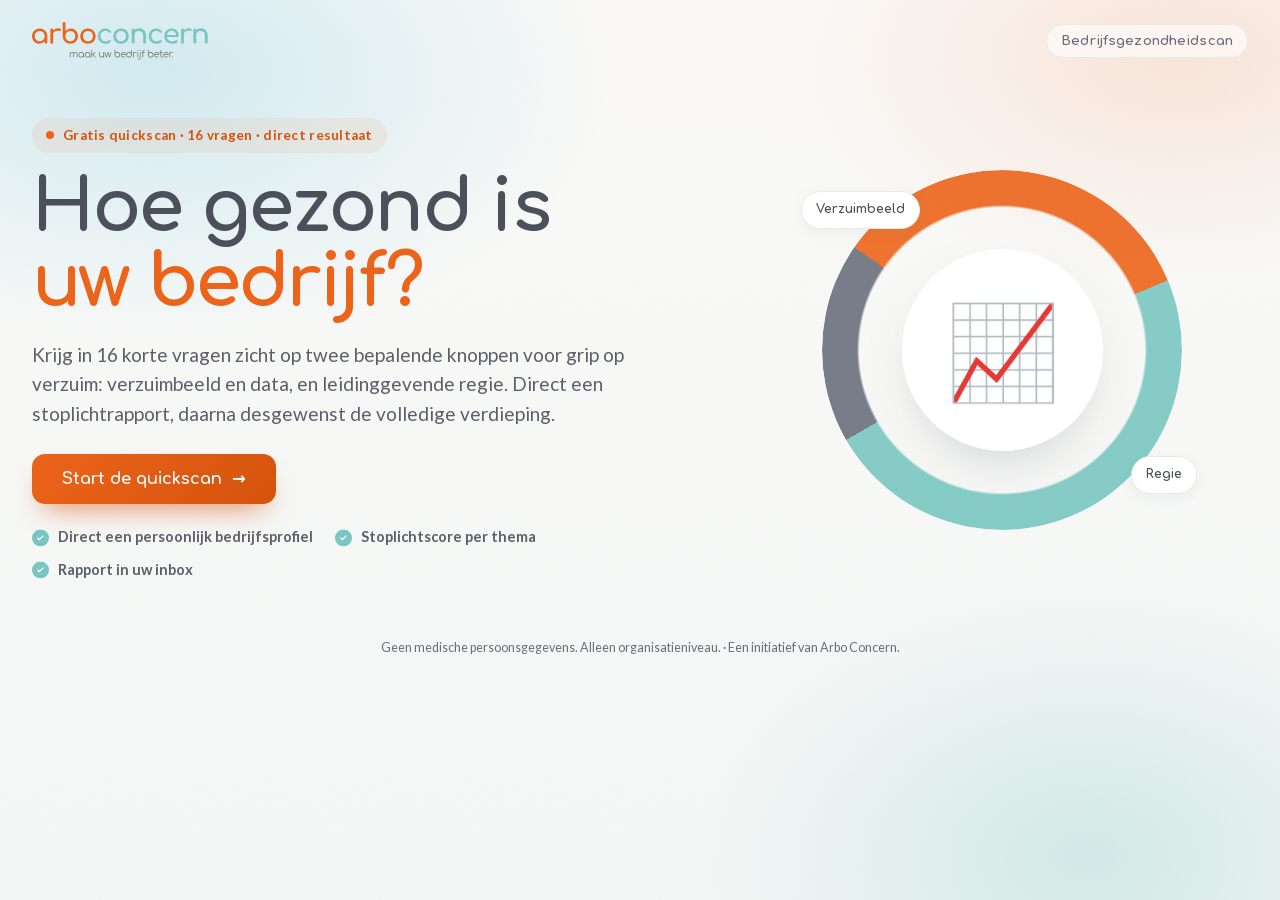
==== commit 6d048782: "Header lijnt per scherm uit met de content (logo + badge) De merkbalk schaalt nu mee met het actieve" ====
--- a/public/index.html
+++ b/public/index.html
@@ -17,7 +17,7 @@
 
   <div class="app">
     <!-- kale merkbalk: alleen logo, geen navigatie (landingspagina) -->
-    <header class="brandbar">
+    <header class="brandbar brandbar--wide">
       <a class="brandbar__logo" href="https://www.arboconcern.nl" aria-label="Arbo Concern">
         <img src="assets/img/arboconcern-logo.svg" alt="Arbo Concern" width="199" height="43" />
       </a>
--- a/public/assets/css/scan.css
+++ b/public/assets/css/scan.css
@@ -76,7 +76,11 @@
   display: flex; align-items: center; justify-content: space-between;
   padding: 22px 0 10px;
   max-width: var(--content); margin-inline: auto; width: 100%;
-}
+  transition: max-width .4s var(--ease);
+}
+/* Brede schermen (intro, dataduik, tips, roos) gebruiken de volle breedte,
+   zodat logo links en badge rechts uitlijnen met de content eronder. */
+.brandbar--wide { max-width: var(--maxw); }
 .brandbar__logo { display: inline-flex; }
 .brandbar__logo img { height: 38px; width: auto; display: block; }
 .brandbar__tag {
